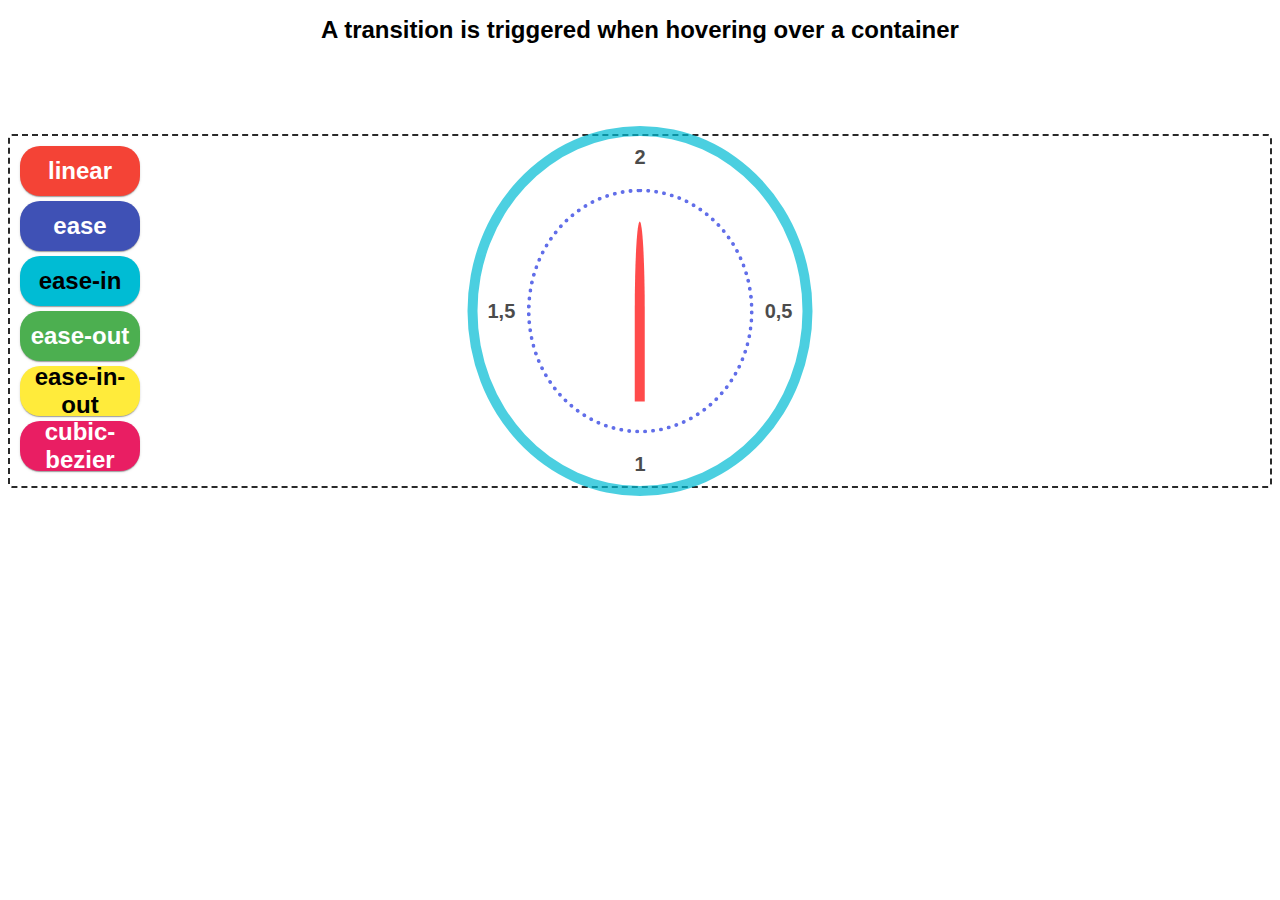
==== transition-timing-function.html @ 240d28cb "Initial commit" ====
<!DOCTYPE html>
<html lang="en">
  <head>
    <meta charset="UTF-8" />
    <meta http-equiv="X-UA-Compatible" content="IE=edge" />
    <meta name="viewport" content="width=device-width, initial-scale=1.0" />
    <style>
      /* Дано */
      * {
        box-sizing: border-box;
      }
      body {
        font-family: sans-serif;
        text-align: center;
      }
      h1 {
        font-size: 24px;
        margin-bottom: 10vh;
      }
      .container {
        border: 2px dashed #2a2a2a;
        border-radius: 4px;
        padding: 10px;
      }
      .circle {
        width: 50px;
        height: 50px;
        border-radius: 50%;
        box-shadow: 0px 2px 1px -1px rgba(0, 0, 0, 0.2),
          0px 1px 1px 0px rgba(0, 0, 0, 0.14),
          0px 1px 3px 0px rgba(0, 0, 0, 0.12);

        transform: translatex(0);
        transition-property: transform;
        transition-duration: 2000ms;
      }
      .circle:not(:last-child) {
        margin-bottom: 5px;
      }
      .container:hover .circle {
        transform: translatex(calc(100vw - 86px + 50px - 120px));
      }
      .circle:nth-child(1) {
        background-color: #f44336;
        transition-timing-function: linear;
      }
      .circle:nth-child(2) {
        background-color: #3f51b5;
        transition-timing-function: ease;
      }
      .circle:nth-child(3) {
        background-color: #00bcd4;
        transition-timing-function: ease-in;
      }
      .circle:nth-child(4) {
        background-color: #4caf50;
        transition-timing-function: ease-out;
      }
      .circle:nth-child(5) {
        background-color: #ffeb3b;
        transition-timing-function: ease-in-out;
      }
      .circle:nth-child(6) {
        background-color: #e91e63;
        transition-timing-function: cubic-bezier(0.39, 1.03, 0.82, 0.08);
      }
      /* Добавил */
      .container {
        position: relative;
      }
      .container > .circle {
        display: flex;
        justify-content: center;
        align-items: center;
        width: 120px;
        font-size: 24px;
        font-weight: 700;
        color: #ffffff;
        border-radius: 20px;
      }
      .container > .circle:nth-child(2n + 3) {
        color: #000;
      }
      .timer {
        position: absolute;
        left: 50%;
        top: 50%;
        transform: translate(-50%, -50%);

        min-width: calc((50px + 5px) * 6 - 5px);
        min-height: 100%;
        font-size: 20px;
        font-weight: 700;

        outline: 10px solid #00bcd4;
        border-radius: 50%;
        opacity: 0.7;
      }
      .time {
        display: inline-block;
        position: absolute;
        padding: 10px;
      }
      .time:nth-child(1) {
        top: 0;
        transform: translatex(-50%);
      }
      .time:nth-child(2) {
        right: 0;
        bottom: 50%;
        transform: translateY(50%);
      }
      .time:nth-child(3) {
        bottom: 0;
        left: 50%;
        transform: translatex(-50%);
      }
      .time:nth-child(4) {
        left: 0;
        bottom: 50%;
        transform: translateY(50%);
      }
      .cursor {
        position: absolute;
        left: 50%;
        top: 50%;
        transform: translate(-50%, -50%);
        width: 70%;
        height: 70%;
        border: 4px dotted #1f32e0;
        border-radius: 50%;
        display: flex;
        justify-content: center;
        align-items: center;
      }
      .indicator {
        height: 180px;
        width: 10px;
        border-top-left-radius: 50%;
        border-top-right-radius: 50%;
        background-color: red;
        transition-property: transform;
        transition-duration: 2000ms;
        transition-timing-function: linear;
        transition-delay: 0;
      }
      .container:hover .indicator {
        transform: rotate(360deg);
      }
    </style>
    <title>transition-timing-function</title>
  </head>
  <body>
    <h1>A transition is triggered when hovering over a container</h1>

    <div class="container">
      <div class="circle">linear</div>
      <div class="circle">ease</div>
      <div class="circle">ease-in</div>
      <div class="circle">ease-out</div>
      <div class="circle">ease-in-out</div>
      <div class="circle">cubic-bezier</div>
      <div class="timer">
        <div class="time">2</div>
        <div class="time">0,5</div>
        <div class="time">1</div>
        <div class="time">1,5</div>
        <div class="cursor"><div class="indicator"></div></div>
      </div>
    </div>
  </body>
</html>
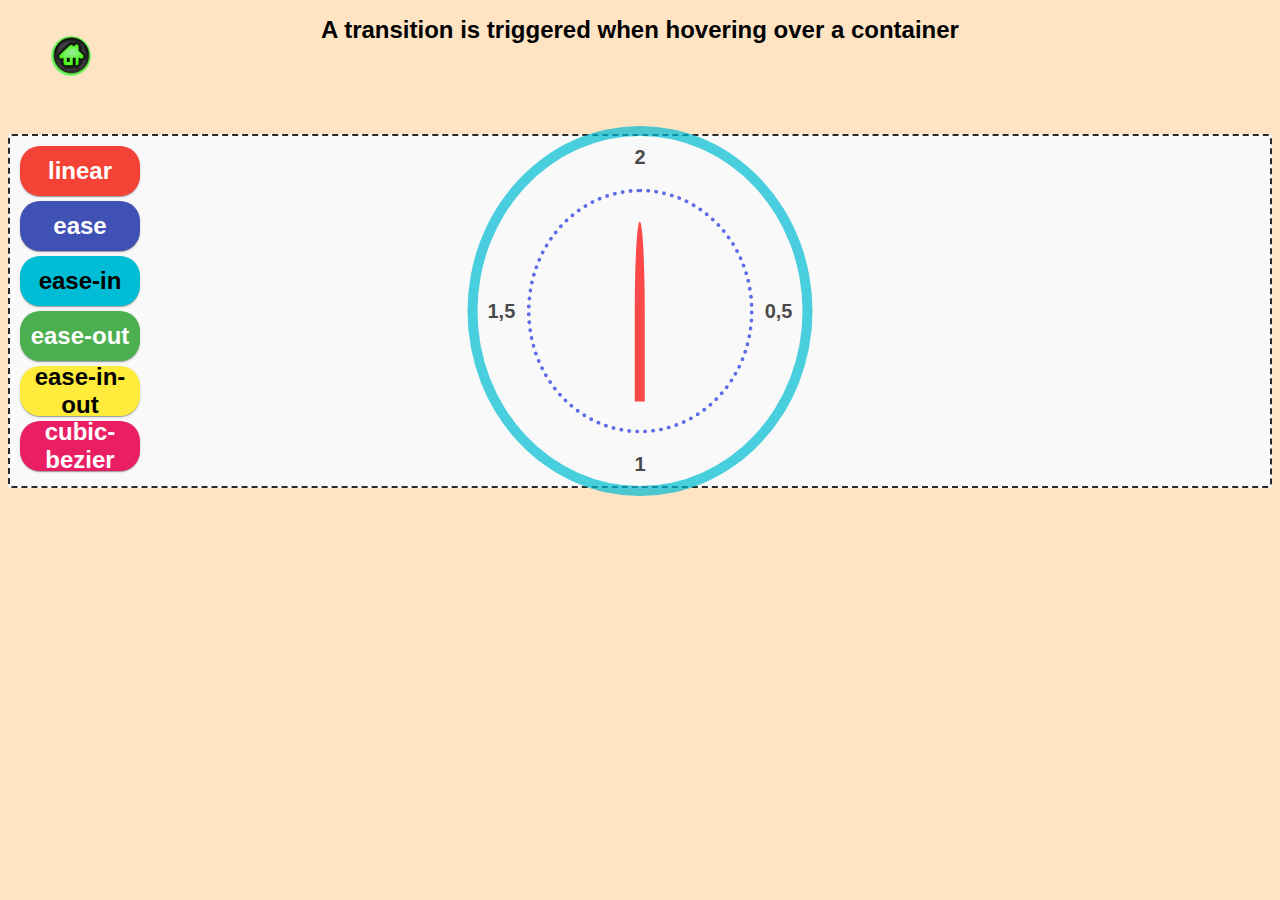
==== commit f1a9786b: "3-d cube" ====
--- a/transition-timing-function.html
+++ b/transition-timing-function.html
@@ -67,6 +67,7 @@
       /* Добавил */
       .container {
         position: relative;
+        background-color: #f9f9f9;
       }
       .container > .circle {
         display: flex;
@@ -148,9 +149,13 @@
         transform: rotate(360deg);
       }
     </style>
+    <link rel="stylesheet" href="./css/styles.css" />
+
     <title>transition-timing-function</title>
   </head>
   <body>
+    <a class="home-btn" href="./index.html" aria-label="home button"></a>
+
     <h1>A transition is triggered when hovering over a container</h1>
 
     <div class="container">
--- a/css/styles.css
+++ b/css/styles.css
@@ -0,0 +1,38 @@
+/* 
+font-family: 'Caveat', cursive 400;
+font-family: 'Marck Script', cursive 400, 700;
+*/
+:root {
+  --font-text: "Caveat", cursive;
+  --font-title: "Marck Script", cursive;
+}
+body {
+  background-color: bisque;
+}
+
+/* HOME BUTTON */
+.home-btn {
+  position: absolute;
+  top: 4vh;
+  left: 4vw;
+  display: block;
+
+  width: 40px;
+  height: 40px;
+  border-radius: 50%;
+  background: #fff;
+  background-image: url(../img/dom-7.png);
+  background-size: contain;
+  background-color: lightgreen;
+}
+.home-btn:hover,
+.home-btn:focus {
+  box-shadow: 0 0 5px rgba(5, 255, 150, 0.5), 0 0 10px rgba(5, 255, 150, 0.4),
+    0 0 15px rgba(5, 255, 150, 0.3), 0 0 20px rgba(5, 255, 150, 0.2),
+    0 0 25px rgba(5, 255, 150, 0.1);
+  background-color: rgba(0, 255, 255, 0.5);
+}
+.home-btn:active {
+  background-image: url(../img/dom-5.png);
+}
+/* HOME BUTTON */
